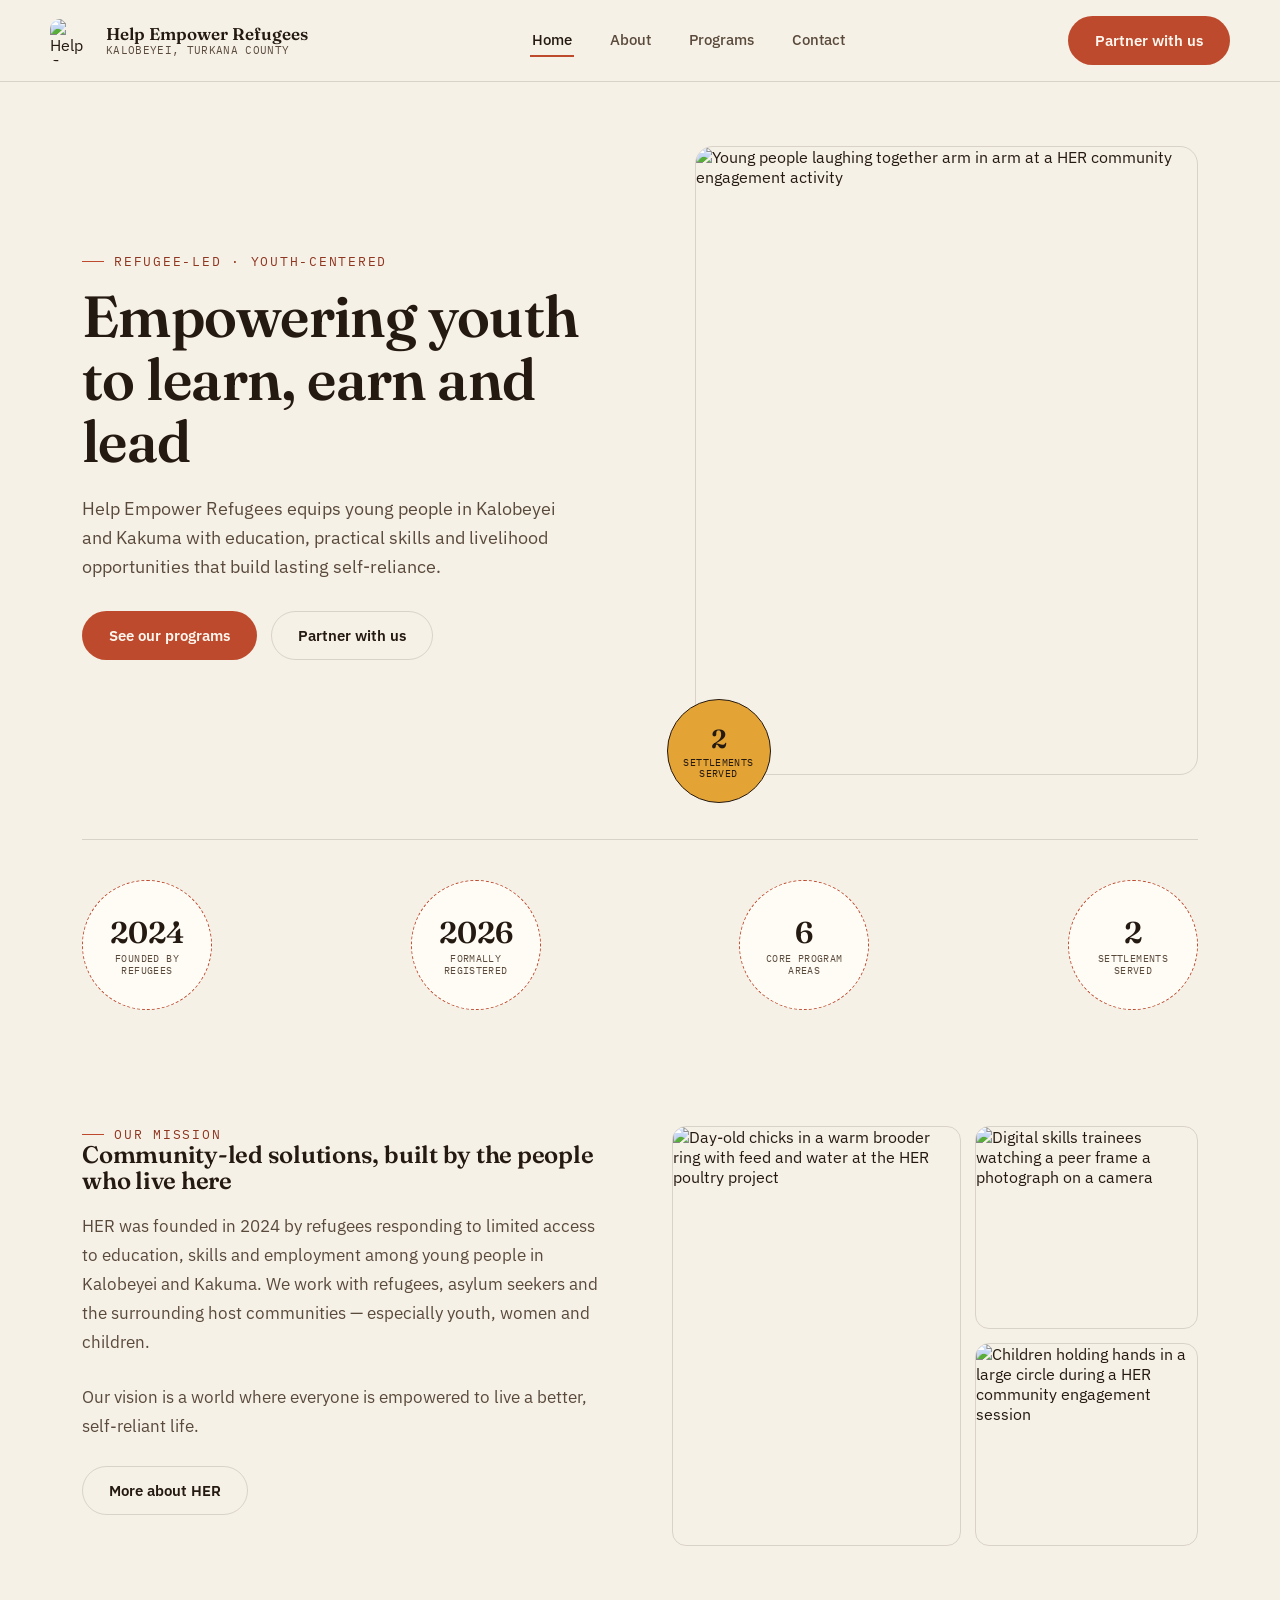
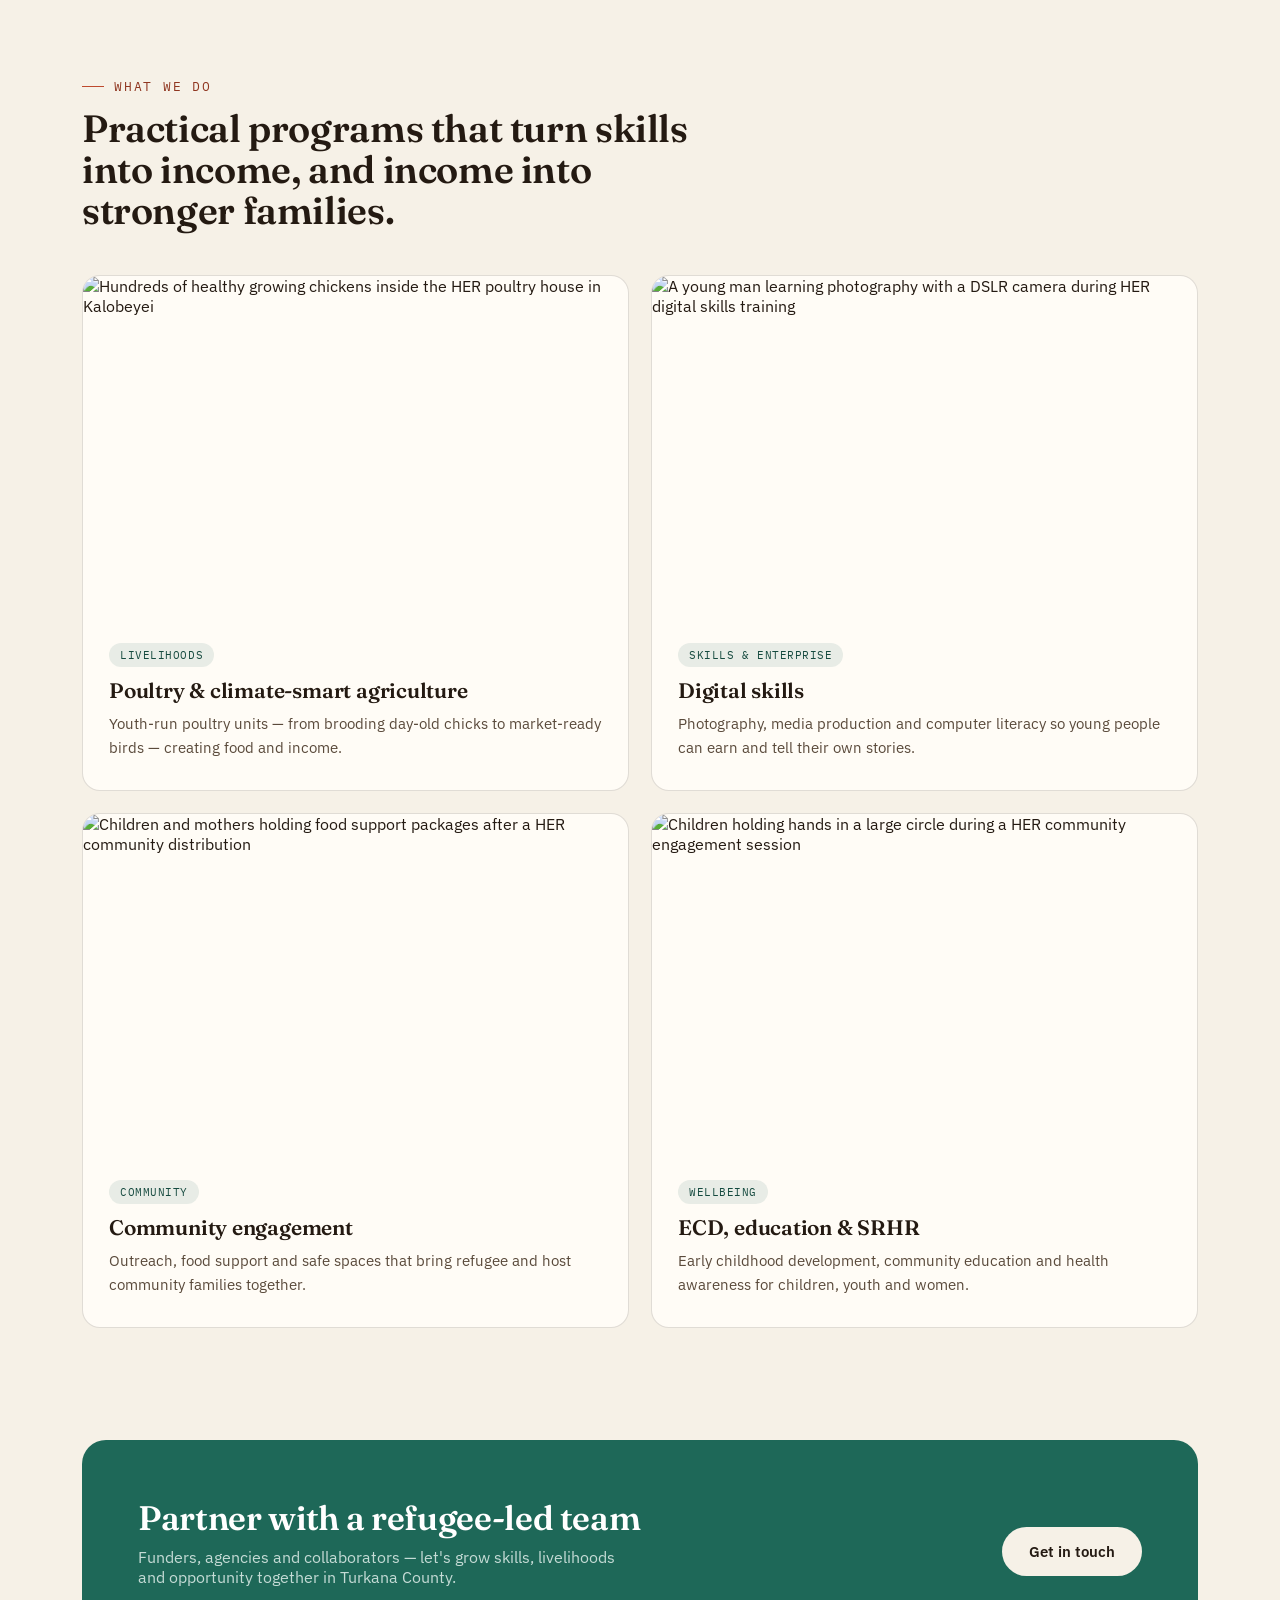
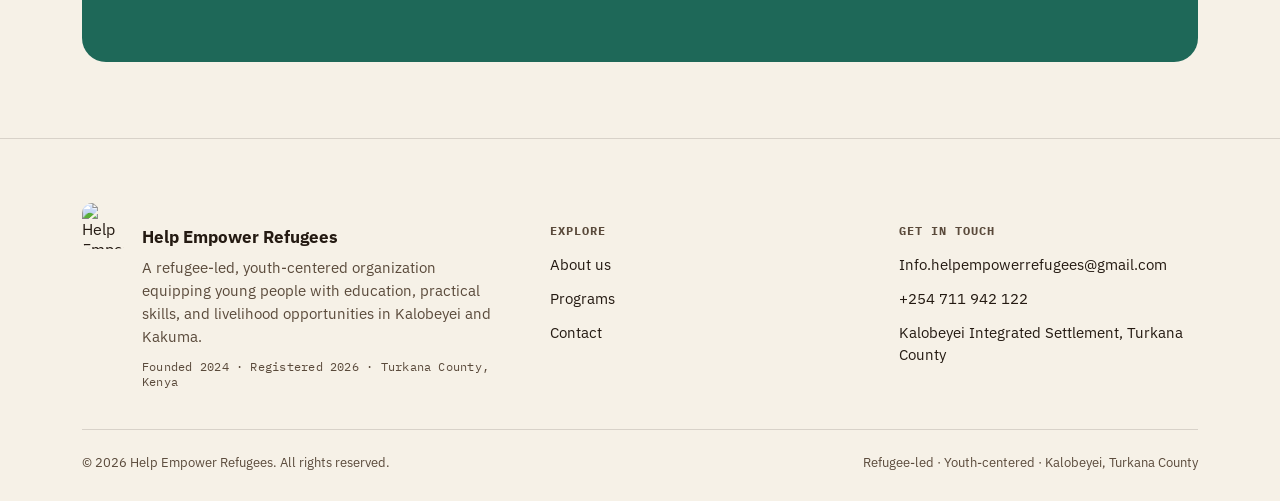
==== index.html @ 349f98b7 "Add files via upload Uploaded the general website" ====
<!DOCTYPE html>
<html lang="en">
<head>
<meta charset="UTF-8">
<meta name="viewport" content="width=device-width, initial-scale=1.0">
<title>Help Empower Refugees | Youth-led change in Kalobeyei</title>
<link rel="preconnect" href="https://fonts.googleapis.com">
<link rel="preconnect" href="https://fonts.gstatic.com" crossorigin>
<link href="https://fonts.googleapis.com/css2?family=Fraunces:ital,opsz,wght@0,9..144,300;0,9..144,400;0,9..144,500;0,9..144,600;0,9..144,700;0,9..144,900;1,9..144,400;1,9..144,500&family=IBM+Plex+Sans:wght@400;500;600;700&family=IBM+Plex+Mono:wght@400;500&display=swap" rel="stylesheet">
<link rel="stylesheet" href="styles.css">
</head>
<body>

<header>
  <div class="wrap nav-row">
    <a href="#home" class="brand">
      <img src="https://poultry-digital-spark.lovable.app/__l5e/assets-v1/dc5ef71b-d2d5-4cbc-8aa8-ca47dde12ec0/her-logo.png" alt="Help Empower Refugees logo">
      <div class="brand-text">
        <div class="name">Help Empower Refugees</div>
        <div class="loc">KALOBEYEI, TURKANA COUNTY</div>
      </div>
    </a>
    <nav class="links" id="navLinks">
      <a href="#home" data-route="home">Home</a>
      <a href="#about" data-route="about">About</a>
      <a href="#programs" data-route="programs">Programs</a>
      <a href="#contact" data-route="contact">Contact</a>
    </nav>
    <div class="nav-actions">
      <a href="#contact" class="btn btn-clay">Partner with us</a>
      <button class="menu-toggle" id="menuToggle" aria-label="Toggle menu"><span></span></button>
    </div>
  </div>
</header>

<main class="wrap">

  <!-- HOME -->
  <div class="page" id="page-home">
    <section class="hero">
      <div class="hero-grid">
        <div>
          <div class="eyebrow">Refugee-led · Youth-centered</div>
          <h1>Empowering youth to learn, earn and lead</h1>
          <p class="lead">Help Empower Refugees equips young people in Kalobeyei and Kakuma with education, practical skills and livelihood opportunities that build lasting self-reliance.</p>
          <div class="hero-cta">
            <a href="#programs" class="btn btn-clay">See our programs</a>
            <a href="#contact" class="btn btn-outline">Partner with us</a>
          </div>
        </div>
        <div class="hero-media">
          <div class="frame">
            <img src="https://poultry-digital-spark.lovable.app/__l5e/assets-v1/f896dd45-021b-4815-945e-2478803a3571/WhatsApp_Image_2026-08-11_at_10.45.08.jpeg" alt="Young people laughing together arm in arm at a HER community engagement activity">
          </div>
          <div class="ring-badge"><span class="num">2</span><span class="lbl">Settlements served</span></div>
        </div>
      </div>

      <div class="stats-strip">
        <div class="ring-badge"><span class="num">2024</span><span class="lbl">Founded by refugees</span></div>
        <div class="ring-badge"><span class="num">2026</span><span class="lbl">Formally registered</span></div>
        <div class="ring-badge"><span class="num">6</span><span class="lbl">Core program areas</span></div>
        <div class="ring-badge"><span class="num">2</span><span class="lbl">Settlements served</span></div>
      </div>
    </section>

    <section class="block">
      <div class="mission-grid">
        <div class="mission-copy">
          <div class="eyebrow">Our mission</div>
          <h2>Community-led solutions, built by the people who live here</h2>
          <p>HER was founded in 2024 by refugees responding to limited access to education, skills and employment among young people in Kalobeyei and Kakuma. We work with refugees, asylum seekers and the surrounding host communities — especially youth, women and children.</p>
          <p>Our vision is a world where everyone is empowered to live a better, self-reliant life.</p>
          <a href="#about" class="btn btn-outline">More about HER</a>
        </div>
        <div class="mission-photos">
          <a href="#programs"><img src="https://poultry-digital-spark.lovable.app/__l5e/assets-v1/42d0b8c3-441b-44f6-a282-c8e63745b905/WhatsApp_Image_2026-08-11_at_10.46.33_1.jpeg" alt="Day-old chicks in a warm brooder ring with feed and water at the HER poultry project"></a>
          <a href="#programs"><img src="https://poultry-digital-spark.lovable.app/__l5e/assets-v1/b0521068-a0a1-414c-9a09-056a5ef116e2/WhatsApp_Image_2026-08-11_at_12.01.57.jpeg" alt="Digital skills trainees watching a peer frame a photograph on a camera"></a>
          <a href="#programs"><img src="https://poultry-digital-spark.lovable.app/__l5e/assets-v1/ef637fce-c36d-42db-9604-be0f201abd34/WhatsApp_Image_2026-08-11_at_10.45.30.jpeg" alt="Children holding hands in a large circle during a HER community engagement session"></a>
        </div>
      </div>
    </section>

    <section class="block tight">
      <div class="section-head">
        <div class="eyebrow">What we do</div>
        <h2>Practical programs that turn skills into income, and income into stronger families.</h2>
      </div>
      <div class="cards-grid">
        <div class="prog-card">
          <div class="ph"><img src="https://poultry-digital-spark.lovable.app/__l5e/assets-v1/36de327d-2c66-45ed-b121-912d1e8f2928/WhatsApp_Image_2026-08-11_at_10.46.34_1.jpeg" alt="Hundreds of healthy growing chickens inside the HER poultry house in Kalobeyei"></div>
          <div class="body">
            <span class="tagchip">Livelihoods</span>
            <h3>Poultry &amp; climate-smart agriculture</h3>
            <p>Youth-run poultry units — from brooding day-old chicks to market-ready birds — creating food and income.</p>
          </div>
        </div>
        <div class="prog-card">
          <div class="ph"><img src="https://poultry-digital-spark.lovable.app/__l5e/assets-v1/1e393ebc-1af9-4ba7-975c-7a0c35093c5e/WhatsApp_Image_2026-08-11_at_12.01.57_1.jpeg" alt="A young man learning photography with a DSLR camera during HER digital skills training"></div>
          <div class="body">
            <span class="tagchip">Skills &amp; enterprise</span>
            <h3>Digital skills</h3>
            <p>Photography, media production and computer literacy so young people can earn and tell their own stories.</p>
          </div>
        </div>
        <div class="prog-card">
          <div class="ph"><img src="https://poultry-digital-spark.lovable.app/__l5e/assets-v1/b86b31c7-79e4-4581-a7ae-3fde11223134/WhatsApp_Image_2026-08-11_at_10.46.08.jpeg" alt="Children and mothers holding food support packages after a HER community distribution"></div>
          <div class="body">
            <span class="tagchip">Community</span>
            <h3>Community engagement</h3>
            <p>Outreach, food support and safe spaces that bring refugee and host community families together.</p>
          </div>
        </div>
        <div class="prog-card">
          <div class="ph"><img src="https://poultry-digital-spark.lovable.app/__l5e/assets-v1/ef637fce-c36d-42db-9604-be0f201abd34/WhatsApp_Image_2026-08-11_at_10.45.30.jpeg" alt="Children holding hands in a large circle during a HER community engagement session"></div>
          <div class="body">
            <span class="tagchip">Wellbeing</span>
            <h3>ECD, education &amp; SRHR</h3>
            <p>Early childhood development, community education and health awareness for children, youth and women.</p>
          </div>
        </div>
      </div>
    </section>

    <section class="block tight">
      <div class="cta-band">
        <div>
          <h2>Partner with a refugee-led team</h2>
          <p>Funders, agencies and collaborators — let's grow skills, livelihoods and opportunity together in Turkana County.</p>
        </div>
        <a href="#contact" class="btn btn-light">Get in touch</a>
      </div>
    </section>
  </div>

  <!-- ABOUT -->
  <div class="page" id="page-about">
    <section class="page-hero">
      <div class="eyebrow">About us</div>
      <h1>A refugee-led organization building self-reliance in Kalobeyei</h1>
      <p class="lead">Help Empower Refugees (HER) was founded in 2024 by refugees and formally registered in 2026 in Turkana County, Kenya. We equip young people with education, practical skills and livelihood opportunities to build self-reliance, strengthen their families and drive positive change in their communities.</p>
    </section>

    <div class="full-photo">
      <img src="https://poultry-digital-spark.lovable.app/__l5e/assets-v1/b86b31c7-79e4-4581-a7ae-3fde11223134/WhatsApp_Image_2026-08-11_at_10.46.08.jpeg" alt="Children and mothers holding food support packages after a HER community distribution">
    </div>

    <section class="block tight" style="padding-top:0;">
      <div class="vm-grid">
        <div class="vm-card">
          <div class="eyebrow">Our vision</div>
          <p>A world where everyone is empowered to live a better, self-reliant life.</p>
        </div>
        <div class="vm-card">
          <div class="eyebrow">Our mission</div>
          <p>To empower women, youth and families through education, skills development, entrepreneurship and sustainable livelihood opportunities that foster self-reliance and resilient communities.</p>
        </div>
      </div>

      <div class="section-head" style="margin-bottom:0;">
        <div class="eyebrow">What guides us</div>
      </div>
      <div class="values-grid">
        <div class="value-card">
          <div class="value-mark">R</div>
          <h3>Refugee-led</h3>
          <p>Decisions are made by people who live the realities we work on.</p>
        </div>
        <div class="value-card">
          <div class="value-mark">Y</div>
          <h3>Youth-centered</h3>
          <p>Young people lead the programs, the farms and the cameras.</p>
        </div>
        <div class="value-card">
          <div class="value-mark">P</div>
          <h3>Practical</h3>
          <p>Skills that pay: poultry, agriculture, media and enterprise.</p>
        </div>
        <div class="value-card">
          <div class="value-mark">I</div>
          <h3>Inclusive</h3>
          <p>Refugees, asylum seekers and host communities, together.</p>
        </div>
      </div>

      <div class="where-block">
        <div class="full-photo" style="margin:0;">
          <img src="https://poultry-digital-spark.lovable.app/__l5e/assets-v1/f896dd45-021b-4815-945e-2478803a3571/WhatsApp_Image_2026-08-11_at_10.45.08.jpeg" alt="Young people laughing together arm in arm at a HER community engagement activity" style="height:340px;">
        </div>
        <div>
          <div class="eyebrow">Where we work</div>
          <h2 style="font-size:26px;margin:14px 0 0;">Kalobeyei &amp; Kakuma, Turkana County</h2>
          <p>HER primarily serves refugees and asylum seekers in the Kalobeyei Integrated Settlement and Kakuma Refugee Camp, with selected programs also engaging surrounding host communities in Turkana County.</p>
          <div class="lead-line">Leadership: James Ladu Sabastiano, Founder and Director.</div>
        </div>
      </div>
    </section>
  </div>

  <!-- PROGRAMS -->
  <div class="page" id="page-programs">
    <section class="page-hero">
      <div class="eyebrow">Programs</div>
      <h1>Skills that build income, confidence and community</h1>
      <p class="lead">Every HER program is designed with the community it serves — practical, locally run and focused on lasting self-reliance.</p>
    </section>

    <div class="program-row">
      <div class="p-text">
        <span class="tagchip">Livelihoods</span>
        <h2>Poultry farming &amp; climate-smart agriculture</h2>
        <p>Our poultry project is run by young people trained in every stage of production — brooding day-old chicks under a warm, well-managed brooder ring, feeding and vaccination routines, biosecurity, and record keeping through to market-ready birds.</p>
        <p>The flock provides protein and income for participating households, and the enterprise doubles as a hands-on training ground for the next cohort of youth farmers.</p>
      </div>
      <div class="p-media count-3">
        <a href="#"><img src="https://poultry-digital-spark.lovable.app/__l5e/assets-v1/42d0b8c3-441b-44f6-a282-c8e63745b905/WhatsApp_Image_2026-08-11_at_10.46.33_1.jpeg" alt="Day-old chicks in a warm brooder ring with feed and water at the HER poultry project"></a>
        <a href="#"><img src="https://poultry-digital-spark.lovable.app/__l5e/assets-v1/36de327d-2c66-45ed-b121-912d1e8f2928/WhatsApp_Image_2026-08-11_at_10.46.34_1.jpeg" alt="Hundreds of healthy growing chickens inside the HER poultry house in Kalobeyei"></a>
        <a href="#"><img src="https://poultry-digital-spark.lovable.app/__l5e/assets-v1/31a39715-c400-4cd9-af4b-a152be2f7e35/WhatsApp_Image_2026-08-11_at_10.46.33_2.jpeg" alt="Poultry house with feeders and drinkers managed by HER youth farmers"></a>
      </div>
    </div>

    <div class="program-row reverse">
      <div class="p-text">
        <span class="tagchip">Skills &amp; enterprise</span>
        <h2>Digital skills &amp; media training</h2>
        <p>Young people learn photography, videography, editing and computer literacy — practical digital skills they can turn into freelance work, documentation jobs and small media businesses.</p>
        <p>Trainees document HER's own programs and community events, so the story of Kalobeyei is told by the people who live it.</p>
      </div>
      <div class="p-media count-2">
        <a href="#"><img src="https://poultry-digital-spark.lovable.app/__l5e/assets-v1/1e393ebc-1af9-4ba7-975c-7a0c35093c5e/WhatsApp_Image_2026-08-11_at_12.01.57_1.jpeg" alt="A young man learning photography with a DSLR camera during HER digital skills training"></a>
        <a href="#"><img src="https://poultry-digital-spark.lovable.app/__l5e/assets-v1/b0521068-a0a1-414c-9a09-056a5ef116e2/WhatsApp_Image_2026-08-11_at_12.01.57.jpeg" alt="Digital skills trainees watching a peer frame a photograph on a camera"></a>
      </div>
    </div>

    <div class="program-row">
      <div class="p-text">
        <span class="tagchip">Community</span>
        <h2>Community engagement, education &amp; wellbeing</h2>
        <p>We run outreach and community engagement activities, food and essential support distributions, early childhood development, community education, SRHR awareness and climate awareness sessions.</p>
        <p>These activities create safe, joyful spaces for children and youth, and bring refugee and host community families together.</p>
      </div>
      <div class="p-media count-3">
        <a href="#"><img src="https://poultry-digital-spark.lovable.app/__l5e/assets-v1/ef637fce-c36d-42db-9604-be0f201abd34/WhatsApp_Image_2026-08-11_at_10.45.30.jpeg" alt="Children holding hands in a large circle during a HER community engagement session"></a>
        <a href="#"><img src="https://poultry-digital-spark.lovable.app/__l5e/assets-v1/b86b31c7-79e4-4581-a7ae-3fde11223134/WhatsApp_Image_2026-08-11_at_10.46.08.jpeg" alt="Children and mothers holding food support packages after a HER community distribution"></a>
        <a href="#"><img src="https://poultry-digital-spark.lovable.app/__l5e/assets-v1/f896dd45-021b-4815-945e-2478803a3571/WhatsApp_Image_2026-08-11_at_10.45.08.jpeg" alt="Young people laughing together arm in arm at a HER community engagement activity"></a>
      </div>
    </div>
  </div>

  <!-- CONTACT -->
  <div class="page" id="page-contact">
    <section class="page-hero">
      <div class="eyebrow">Contact</div>
      <h1>Let's work together</h1>
      <p class="lead">Whether you're a funder, partner organization, agency or volunteer, we'd love to hear from you.</p>
    </section>

    <section class="block tight" style="padding-top:0;">
      <div class="contact-grid">
        <div class="contact-cards">
          <a class="c-card" href="mailto:Info.helpempowerrefugees@gmail.com">
            <div class="c-icon">@</div>
            <div><div class="c-label">Email</div><div class="c-value">Info.helpempowerrefugees@gmail.com</div></div>
          </a>
          <a class="c-card" href="tel:+254711942122">
            <div class="c-icon">#</div>
            <div><div class="c-label">Phone</div><div class="c-value">+254 711 942 122</div></div>
          </a>
          <div class="c-card">
            <div class="c-icon">*</div>
            <div><div class="c-label">Location</div><div class="c-value">Kalobeyei Integrated Settlement, Turkana County, Kenya</div></div>
          </div>
          <div class="c-card">
            <div class="c-icon">J</div>
            <div><div class="c-label">Main contact</div><div class="c-value">James Ladu Sabastiano — Founder &amp; Director</div></div>
          </div>
        </div>
        <div class="contact-media">
          <img src="https://poultry-digital-spark.lovable.app/__l5e/assets-v1/b0521068-a0a1-414c-9a09-056a5ef116e2/WhatsApp_Image_2026-08-11_at_12.01.57.jpeg" alt="Digital skills trainees watching a peer frame a photograph on a camera">
        </div>
      </div>
    </section>
  </div>

</main>

<footer>
  <div class="wrap">
    <div class="foot-grid">
      <div class="foot-brand">
        <img src="https://poultry-digital-spark.lovable.app/__l5e/assets-v1/dc5ef71b-d2d5-4cbc-8aa8-ca47dde12ec0/her-logo.png" alt="Help Empower Refugees logo">
        <div>
          <h4>Help Empower Refugees</h4>
          <p>A refugee-led, youth-centered organization equipping young people with education, practical skills, and livelihood opportunities in Kalobeyei and Kakuma.</p>
          <div class="foot-meta">Founded 2024 · Registered 2026 · Turkana County, Kenya</div>
        </div>
      </div>
      <div class="foot-col">
        <h5>Explore</h5>
        <a href="#about">About us</a>
        <a href="#programs">Programs</a>
        <a href="#contact">Contact</a>
      </div>
      <div class="foot-col">
        <h5>Get in touch</h5>
        <a href="mailto:Info.helpempowerrefugees@gmail.com">Info.helpempowerrefugees@gmail.com</a>
        <a href="tel:+254711942122">+254 711 942 122</a>
        <div>Kalobeyei Integrated Settlement, Turkana County</div>
      </div>
    </div>
    <div class="foot-bottom">
      <span>© 2026 Help Empower Refugees. All rights reserved.</span>
      <span>Refugee-led · Youth-centered · Kalobeyei, Turkana County</span>
    </div>
  </div>
</footer>

<script src="script.js"></script>

</body>
</html>
---- styles.css ----
:root{
    --ink:#241A12;
    --ink-soft:#5A4A3B;
    --bone:#F6F1E7;
    --card:#FFFCF6;
    --clay:#BE4A2E;
    --clay-deep:#8F3620;
    --gold:#E4A335;
    --teal:#1E6858;
    --teal-deep:#154A3F;
    --line:rgba(36,26,18,0.14);
    --line-soft:rgba(36,26,18,0.08);
    --radius:18px;
  }
  *{box-sizing:border-box;}
  html{scroll-behavior:smooth;}
  body{
    margin:0;
    background:var(--bone);
    color:var(--ink);
    font-family:'IBM Plex Sans', sans-serif;
    -webkit-font-smoothing:antialiased;
  }
  img{max-width:100%;display:block;}
  a{color:inherit;text-decoration:none;}
  h1,h2,h3{
    font-family:'Fraunces', serif;
    font-weight:600;
    line-height:1.08;
    margin:0;
    letter-spacing:-0.01em;
  }
  .eyebrow{
    font-family:'IBM Plex Mono', monospace;
    font-size:12.5px;
    letter-spacing:0.14em;
    text-transform:uppercase;
    color:var(--clay-deep);
    display:flex;
    align-items:center;
    gap:10px;
  }
  .eyebrow::before{
    content:"";
    width:22px;
    height:1px;
    background:var(--clay);
    display:inline-block;
  }
  .wrap{max-width:1180px;margin:0 auto;padding:0 32px;}
  .btn{
    display:inline-flex;
    align-items:center;
    gap:8px;
    padding:14px 26px;
    border-radius:999px;
    font-weight:600;
    font-size:15px;
    border:1.5px solid transparent;
    cursor:pointer;
    transition:transform .15s ease, background .2s ease, color .2s ease, border-color .2s ease;
  }
  .btn:hover{transform:translateY(-2px);}
  .btn-clay{background:var(--clay);color:#FFF7EE;}
  .btn-clay:hover{background:var(--clay-deep);}
  .btn-outline{background:transparent;color:var(--ink);border-color:var(--line);}
  .btn-outline:hover{border-color:var(--ink);}
  .btn-light{background:var(--bone);color:var(--ink);}
  .btn-light:hover{background:#fff;}

  /* ---- nav ---- */
  header{
    position:sticky;top:0;z-index:60;
    background:rgba(246,241,231,0.92);
    backdrop-filter:blur(10px);
    border-bottom:1px solid var(--line);
  }
  .nav-row{
    display:flex;align-items:center;justify-content:space-between;
    padding:16px 0;
  }
  .brand{display:flex;align-items:center;gap:12px;}
  .brand img{width:44px;height:44px;object-fit:contain;border-radius:10px;}
  .brand-text .name{font-family:'Fraunces',serif;font-weight:600;font-size:17px;line-height:1.15;}
  .brand-text .loc{font-family:'IBM Plex Mono',monospace;font-size:11px;color:var(--ink-soft);letter-spacing:.03em;}
  nav.links{display:flex;align-items:center;gap:34px;}
  nav.links a{
    font-size:14.5px;font-weight:500;color:var(--ink-soft);
    padding:6px 2px;border-bottom:2px solid transparent;
    transition:color .15s, border-color .15s;
  }
  nav.links a:hover{color:var(--ink);}
  nav.links a.active{color:var(--ink);border-color:var(--clay);}
  .nav-actions{display:flex;align-items:center;gap:18px;}
  .menu-toggle{display:none;background:none;border:1.5px solid var(--line);border-radius:10px;padding:9px 11px;cursor:pointer;}
  .menu-toggle span,.menu-toggle span::before,.menu-toggle span::after{
    content:"";display:block;width:18px;height:2px;background:var(--ink);position:relative;
  }
  .menu-toggle span::before{position:absolute;top:-6px;}
  .menu-toggle span::after{position:absolute;top:6px;}

  /* ---- ring motif ---- */
  .ring-badge{
    position:relative;
    width:104px;height:104px;
    border-radius:50%;
    border:1.5px dashed var(--clay);
    display:flex;flex-direction:column;align-items:center;justify-content:center;
    flex-shrink:0;background:var(--card);
  }
  .ring-badge .num{font-family:'Fraunces',serif;font-weight:600;font-size:26px;color:var(--ink);}
  .ring-badge .lbl{font-family:'IBM Plex Mono',monospace;font-size:9.5px;text-transform:uppercase;letter-spacing:.04em;color:var(--ink-soft);text-align:center;width:78px;line-height:1.25;margin-top:2px;}

  /* ---- pages ---- */
  .page{display:none;}
  .page.active{display:block;animation:fade .5s ease;}
  @keyframes fade{from{opacity:0;transform:translateY(6px);}to{opacity:1;transform:translateY(0);}}

  /* ---- hero ---- */
  .hero{padding:64px 0 40px;}
  .hero-grid{display:grid;grid-template-columns:1.05fr 0.95fr;gap:56px;align-items:center;}
  .hero h1{font-size:clamp(34px,4.6vw,58px);margin:16px 0 22px;}
  .hero p.lead{font-size:18px;line-height:1.6;color:var(--ink-soft);max-width:46ch;margin-bottom:30px;}
  .hero-cta{display:flex;gap:14px;flex-wrap:wrap;margin-bottom:8px;}
  .hero-media{position:relative;}
  .hero-media .frame{
    border-radius:var(--radius);overflow:hidden;border:1px solid var(--line);
    aspect-ratio:4/5;
  }
  .hero-media img{width:100%;height:100%;object-fit:cover;}
  .hero-media .ring-badge{position:absolute;bottom:-28px;left:-28px;background:var(--gold);border-style:solid;border-color:var(--ink);}
  .hero-media .ring-badge .num,.hero-media .ring-badge .lbl{color:var(--ink);}

  .stats-strip{
    display:flex;justify-content:space-between;gap:18px;
    margin-top:64px;padding-top:40px;border-top:1px solid var(--line);
    flex-wrap:wrap;
  }
  .stats-strip .ring-badge{width:130px;height:130px;}
  .stats-strip .ring-badge .num{font-size:30px;}

  /* ---- section shells ---- */
  section.block{padding:76px 0;}
  section.block.tight{padding:56px 0;}
  .section-head{max-width:640px;margin-bottom:44px;}
  .section-head h2{font-size:clamp(26px,3vw,38px);margin-top:14px;}
  .section-head p{color:var(--ink-soft);font-size:16.5px;line-height:1.6;margin-top:14px;}

  .mission-grid{display:grid;grid-template-columns:1fr 1fr;gap:64px;align-items:start;}
  .mission-copy p{font-size:17px;line-height:1.7;color:var(--ink-soft);margin:18px 0 26px;}
  .mission-photos{display:grid;grid-template-columns:1.3fr 1fr;grid-template-rows:1fr 1fr;gap:14px;height:420px;}
  .mission-photos img{width:100%;height:100%;object-fit:cover;border-radius:14px;border:1px solid var(--line);}
  .mission-photos a:first-child{grid-row:1/3;}

  .cards-grid{display:grid;grid-template-columns:repeat(2,1fr);gap:22px;}
  .prog-card{
    background:var(--card);border:1px solid var(--line);border-radius:var(--radius);
    overflow:hidden;transition:transform .2s ease, box-shadow .2s ease;
  }
  .prog-card:hover{transform:translateY(-4px);box-shadow:0 18px 34px rgba(36,26,18,0.09);}
  .prog-card .ph{aspect-ratio:16/10;overflow:hidden;}
  .prog-card .ph img{width:100%;height:100%;object-fit:cover;}
  .prog-card .body{padding:26px 26px 30px;}
  .prog-card h3{font-size:21px;margin-bottom:10px;}
  .prog-card p{color:var(--ink-soft);font-size:15px;line-height:1.6;margin:0;}
  .tagchip{
    display:inline-block;font-family:'IBM Plex Mono',monospace;font-size:11px;
    letter-spacing:.05em;text-transform:uppercase;color:var(--teal-deep);
    background:rgba(30,104,88,0.1);padding:5px 11px;border-radius:999px;margin-bottom:12px;
  }

  .cta-band{
    background:var(--teal);color:#F3FBF8;border-radius:24px;
    padding:60px 56px;display:flex;align-items:center;justify-content:space-between;gap:40px;flex-wrap:wrap;
  }
  .cta-band h2{color:#fff;font-size:clamp(24px,2.8vw,34px);max-width:520px;}
  .cta-band p{color:rgba(243,251,248,0.78);margin-top:10px;font-size:15.5px;max-width:480px;}

  /* ---- footer ---- */
  footer{border-top:1px solid var(--line);padding:64px 0 30px;margin-top:20px;}
  .foot-grid{display:grid;grid-template-columns:1.4fr 1fr 1fr;gap:50px;padding-bottom:40px;}
  .foot-brand{display:flex;gap:14px;align-items:flex-start;}
  .foot-brand img{width:46px;height:46px;object-fit:contain;border-radius:10px;}
  .foot-brand h4{font-size:17px;margin-bottom:8px;}
  .foot-brand p{color:var(--ink-soft);font-size:14.5px;line-height:1.6;margin:0 0 10px;}
  .foot-meta{font-family:'IBM Plex Mono',monospace;font-size:11.5px;color:var(--ink-soft);letter-spacing:.02em;}
  .foot-col h5{font-family:'IBM Plex Mono',monospace;font-size:12px;text-transform:uppercase;letter-spacing:.08em;color:var(--ink-soft);margin-bottom:16px;}
  .foot-col a,.foot-col div{display:block;font-size:14.5px;color:var(--ink);margin-bottom:12px;line-height:1.5;}
  .foot-col a:hover{color:var(--clay);}
  .foot-bottom{border-top:1px solid var(--line);padding-top:24px;font-size:13px;color:var(--ink-soft);display:flex;justify-content:space-between;flex-wrap:wrap;gap:10px;}

  /* ---- inner pages ---- */
  .page-hero{padding:56px 0 20px;}
  .page-hero h1{font-size:clamp(30px,4vw,46px);margin-top:16px;max-width:16ch;}
  .page-hero p.lead{font-size:17.5px;color:var(--ink-soft);max-width:56ch;margin-top:18px;line-height:1.6;}

  .full-photo{border-radius:var(--radius);overflow:hidden;border:1px solid var(--line);margin:44px 0;}
  .full-photo img{width:100%;height:420px;object-fit:cover;}

  .vm-grid{display:grid;grid-template-columns:1fr 1fr;gap:40px;margin-bottom:56px;}
  .vm-card{background:var(--card);border:1px solid var(--line);border-radius:var(--radius);padding:36px;}
  .vm-card .eyebrow{margin-bottom:16px;}
  .vm-card p{font-family:'Fraunces',serif;font-size:22px;line-height:1.45;font-weight:400;color:var(--ink);}

  .values-grid{display:grid;grid-template-columns:repeat(4,1fr);gap:20px;margin:56px 0;}
  .value-card{border:1px solid var(--line);border-radius:16px;padding:26px 22px;background:var(--card);}
  .value-mark{
    width:38px;height:38px;border-radius:50%;border:1.5px solid var(--clay);
    display:flex;align-items:center;justify-content:center;
    font-family:'Fraunces',serif;font-weight:600;color:var(--clay-deep);margin-bottom:16px;font-size:15px;
  }
  .value-card h3{font-size:17px;margin-bottom:8px;}
  .value-card p{font-size:14px;color:var(--ink-soft);line-height:1.55;margin:0;}

  .where-block{display:grid;grid-template-columns:1fr 1fr;gap:56px;align-items:center;margin:60px 0 20px;}
  .where-block p{font-size:16.5px;line-height:1.7;color:var(--ink-soft);}
  .lead-line{
    margin-top:22px;font-family:'IBM Plex Mono',monospace;font-size:13px;
    color:var(--ink);border-left:2px solid var(--clay);padding-left:14px;
  }

  .program-row{display:grid;grid-template-columns:1fr 1fr;gap:60px;align-items:center;padding:64px 0;border-top:1px solid var(--line);}
  .program-row:first-of-type{border-top:none;}
  .program-row.reverse .p-text{order:2;}
  .program-row.reverse .p-media{order:1;}
  .p-text h2{font-size:clamp(24px,3vw,34px);margin:14px 0 18px;}
  .p-text p{font-size:16px;line-height:1.7;color:var(--ink-soft);margin:0 0 14px;}
  .p-media{display:grid;gap:12px;}
  .p-media.count-3{grid-template-columns:1fr 1fr;grid-template-rows:1fr 1fr;}
  .p-media.count-3 a:first-child{grid-row:1/3;}
  .p-media.count-2{grid-template-columns:1fr 1fr;}
  .p-media img{width:100%;height:100%;object-fit:cover;border-radius:14px;border:1px solid var(--line);}
  .p-media.count-3{height:340px;}
  .p-media.count-2{height:230px;}

  .contact-grid{display:grid;grid-template-columns:1fr 1fr;gap:60px;align-items:flex-start;margin-top:40px;}
  .contact-cards{display:grid;gap:16px;}
  .c-card{
    display:flex;align-items:center;gap:16px;background:var(--card);
    border:1px solid var(--line);border-radius:16px;padding:22px 24px;
  }
  .c-card:hover{border-color:var(--clay);}
  .c-icon{
    width:46px;height:46px;border-radius:50%;background:var(--bone);
    display:flex;align-items:center;justify-content:center;flex-shrink:0;
    font-family:'Fraunces',serif;font-weight:600;color:var(--clay-deep);font-size:17px;
    border:1px solid var(--line);
  }
  .c-card .c-label{font-family:'IBM Plex Mono',monospace;font-size:11px;text-transform:uppercase;letter-spacing:.06em;color:var(--ink-soft);margin-bottom:4px;}
  .c-card .c-value{font-size:16px;font-weight:500;}
  .contact-media{border-radius:var(--radius);overflow:hidden;border:1px solid var(--line);}
  .contact-media img{width:100%;height:100%;object-fit:cover;min-height:420px;}

  @media (max-width:920px){
    nav.links{position:fixed;top:78px;left:0;right:0;background:var(--bone);
      flex-direction:column;align-items:flex-start;gap:0;padding:8px 32px 20px;
      border-bottom:1px solid var(--line);display:none;}
    nav.links.open{display:flex;}
    nav.links a{width:100%;padding:12px 0;border-bottom:1px solid var(--line-soft);}
    .menu-toggle{display:block;}
    .nav-actions .btn-clay{display:none;}
    .hero-grid{grid-template-columns:1fr;gap:40px;}
    .hero-media{order:-1;}
    .mission-grid{grid-template-columns:1fr;}
    .mission-photos{height:320px;margin-top:10px;}
    .cards-grid{grid-template-columns:1fr;}
    .vm-grid{grid-template-columns:1fr;}
    .values-grid{grid-template-columns:1fr 1fr;}
    .where-block{grid-template-columns:1fr;}
    .program-row,.program-row.reverse{grid-template-columns:1fr;}
    .program-row.reverse .p-text,.program-row.reverse .p-media{order:0;}
    .contact-grid{grid-template-columns:1fr;}
    .foot-grid{grid-template-columns:1fr;gap:34px;}
    .cta-band{padding:40px 28px;}
    .stats-strip{justify-content:flex-start;}
  }
  @media (max-width:560px){
    .wrap{padding:0 20px;}
    .values-grid{grid-template-columns:1fr;}
    .hero-cta{flex-direction:column;align-items:flex-start;}
  }
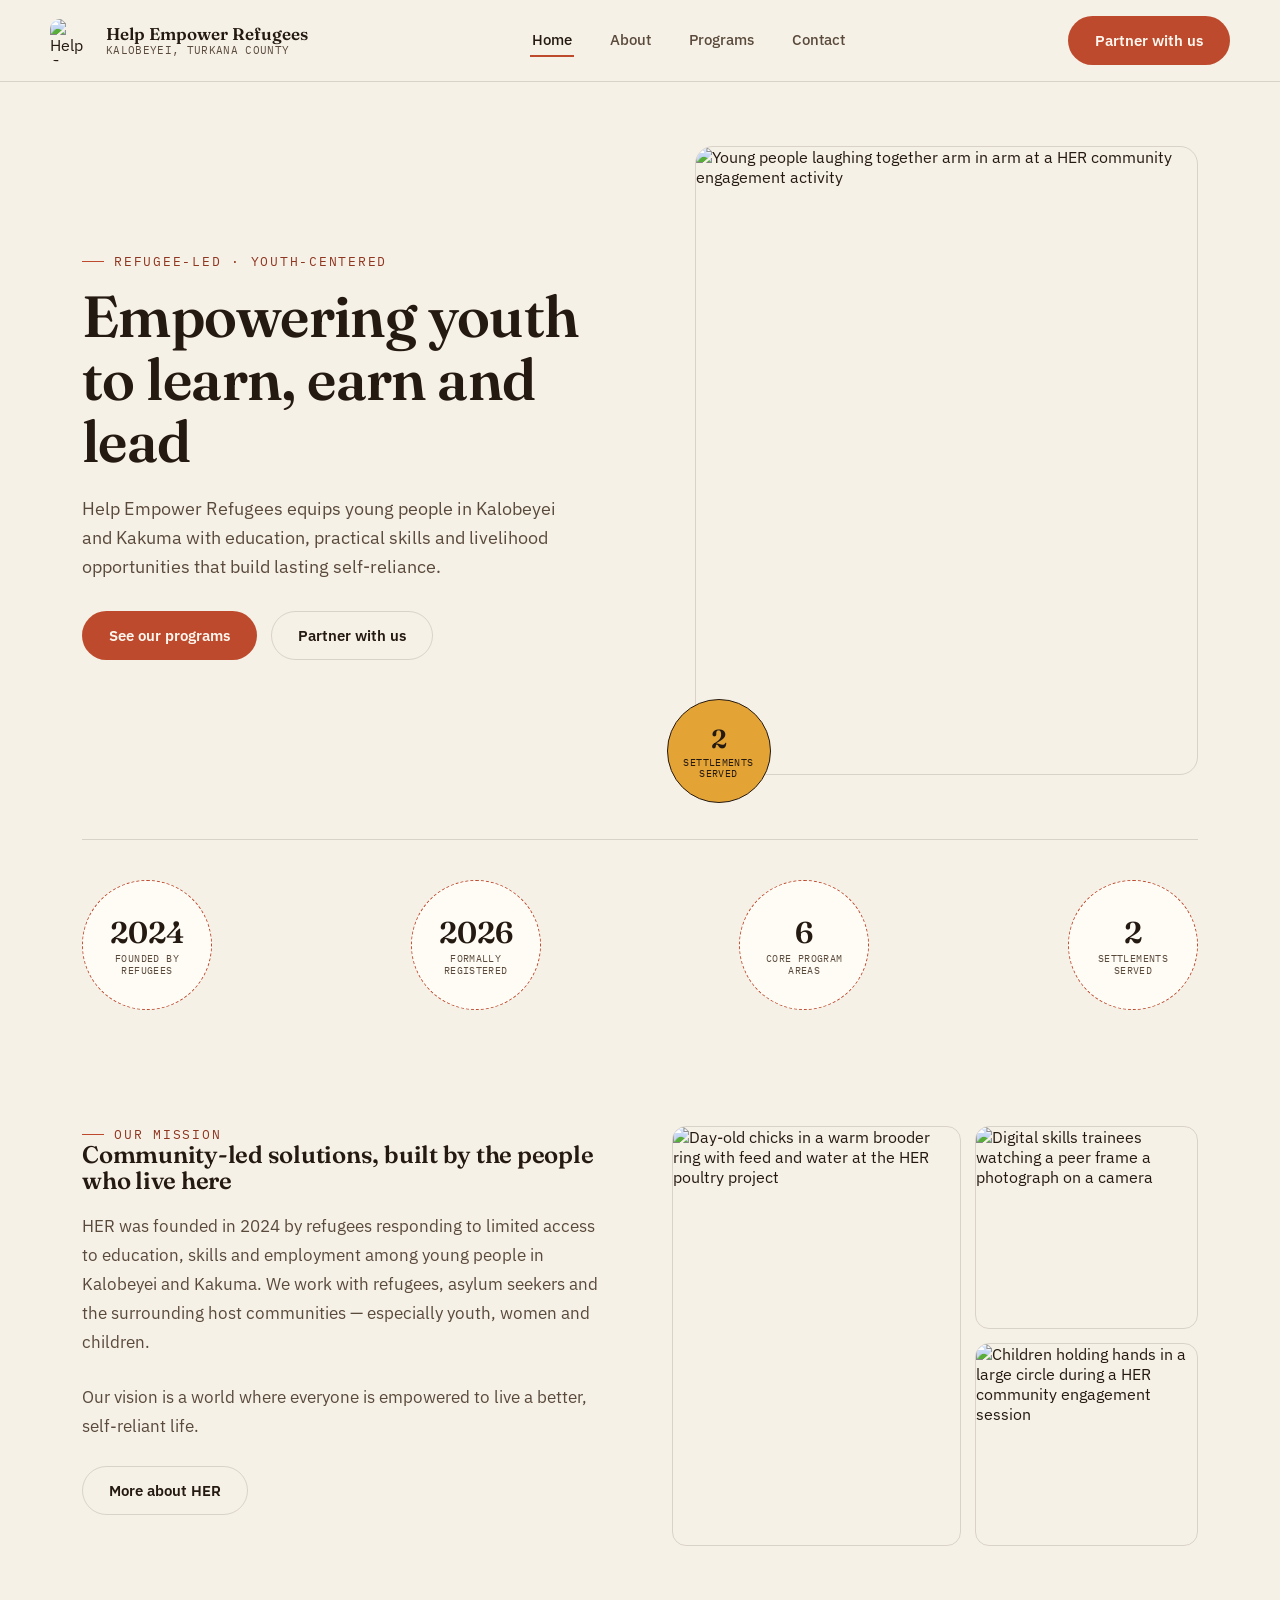
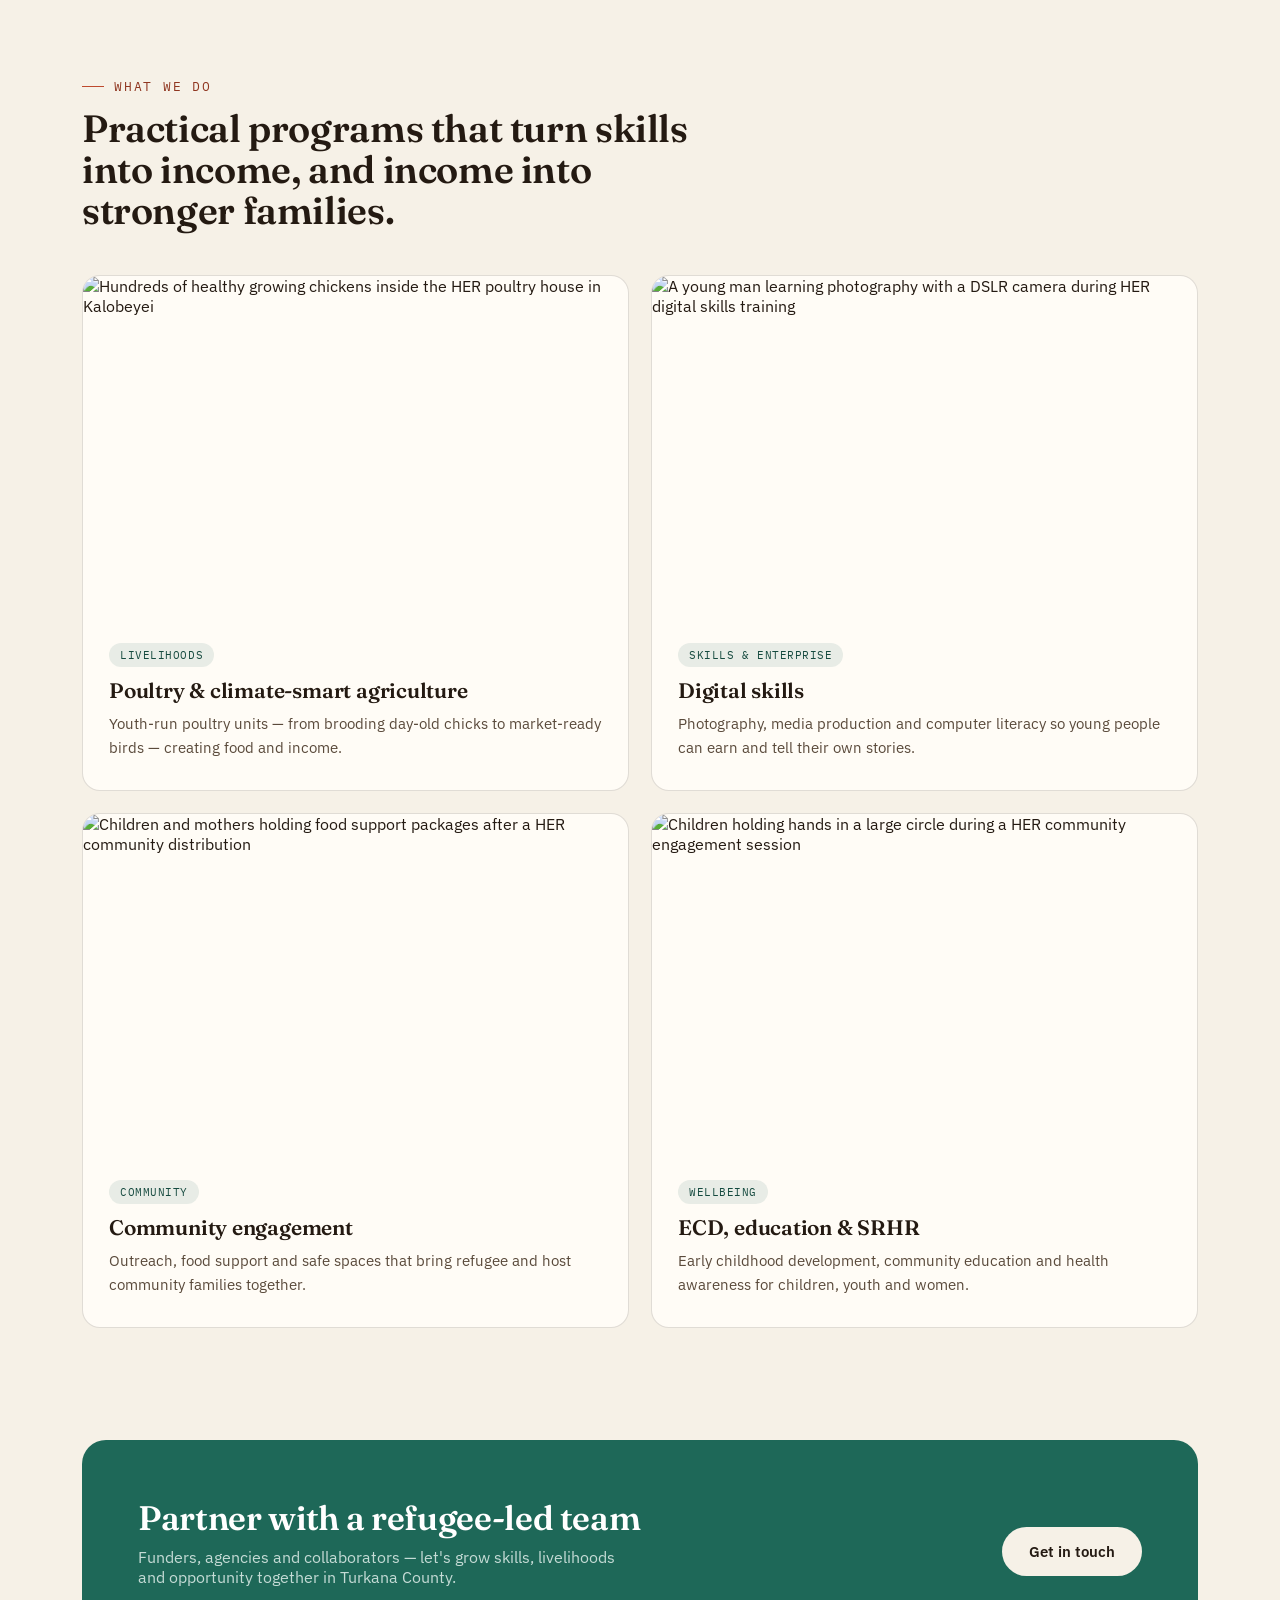
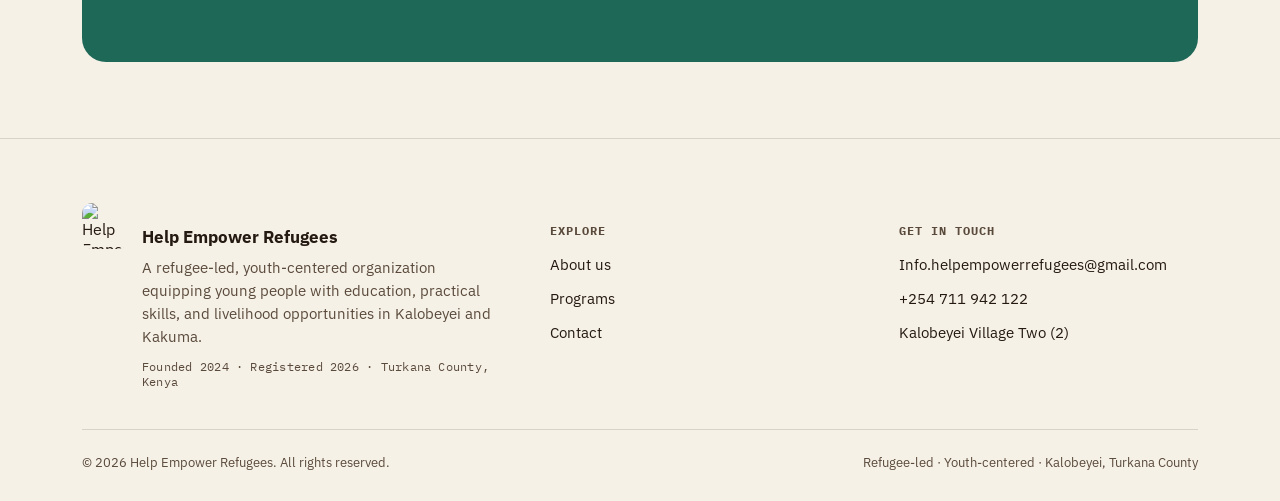
==== commit d5679670: "Update address in footer section of index.html" ====
--- a/index.html
+++ b/index.html
@@ -305,7 +305,7 @@
         <h5>Get in touch</h5>
         <a href="mailto:Info.helpempowerrefugees@gmail.com">Info.helpempowerrefugees@gmail.com</a>
         <a href="tel:+254711942122">+254 711 942 122</a>
-        <div>Kalobeyei Integrated Settlement, Turkana County</div>
+        <div>Kalobeyei Village Two (2)</div>
       </div>
     </div>
     <div class="foot-bottom">
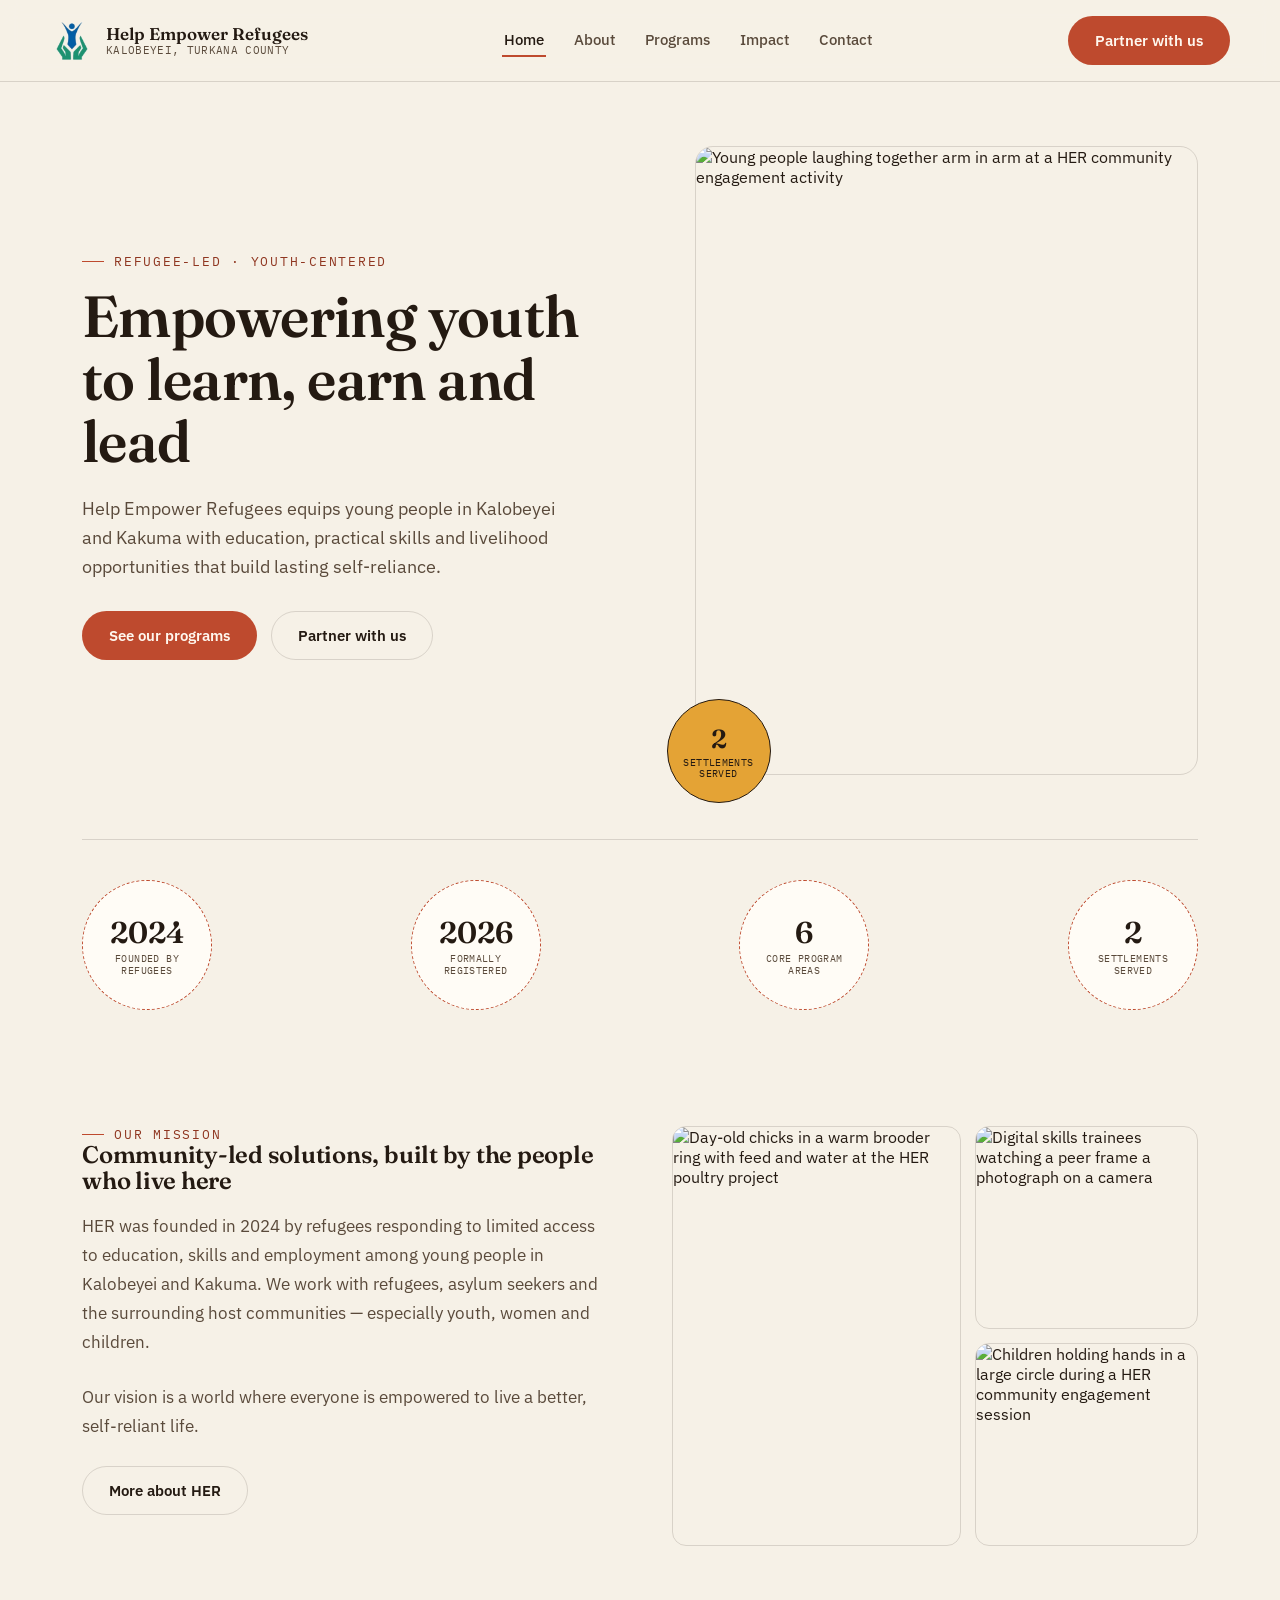
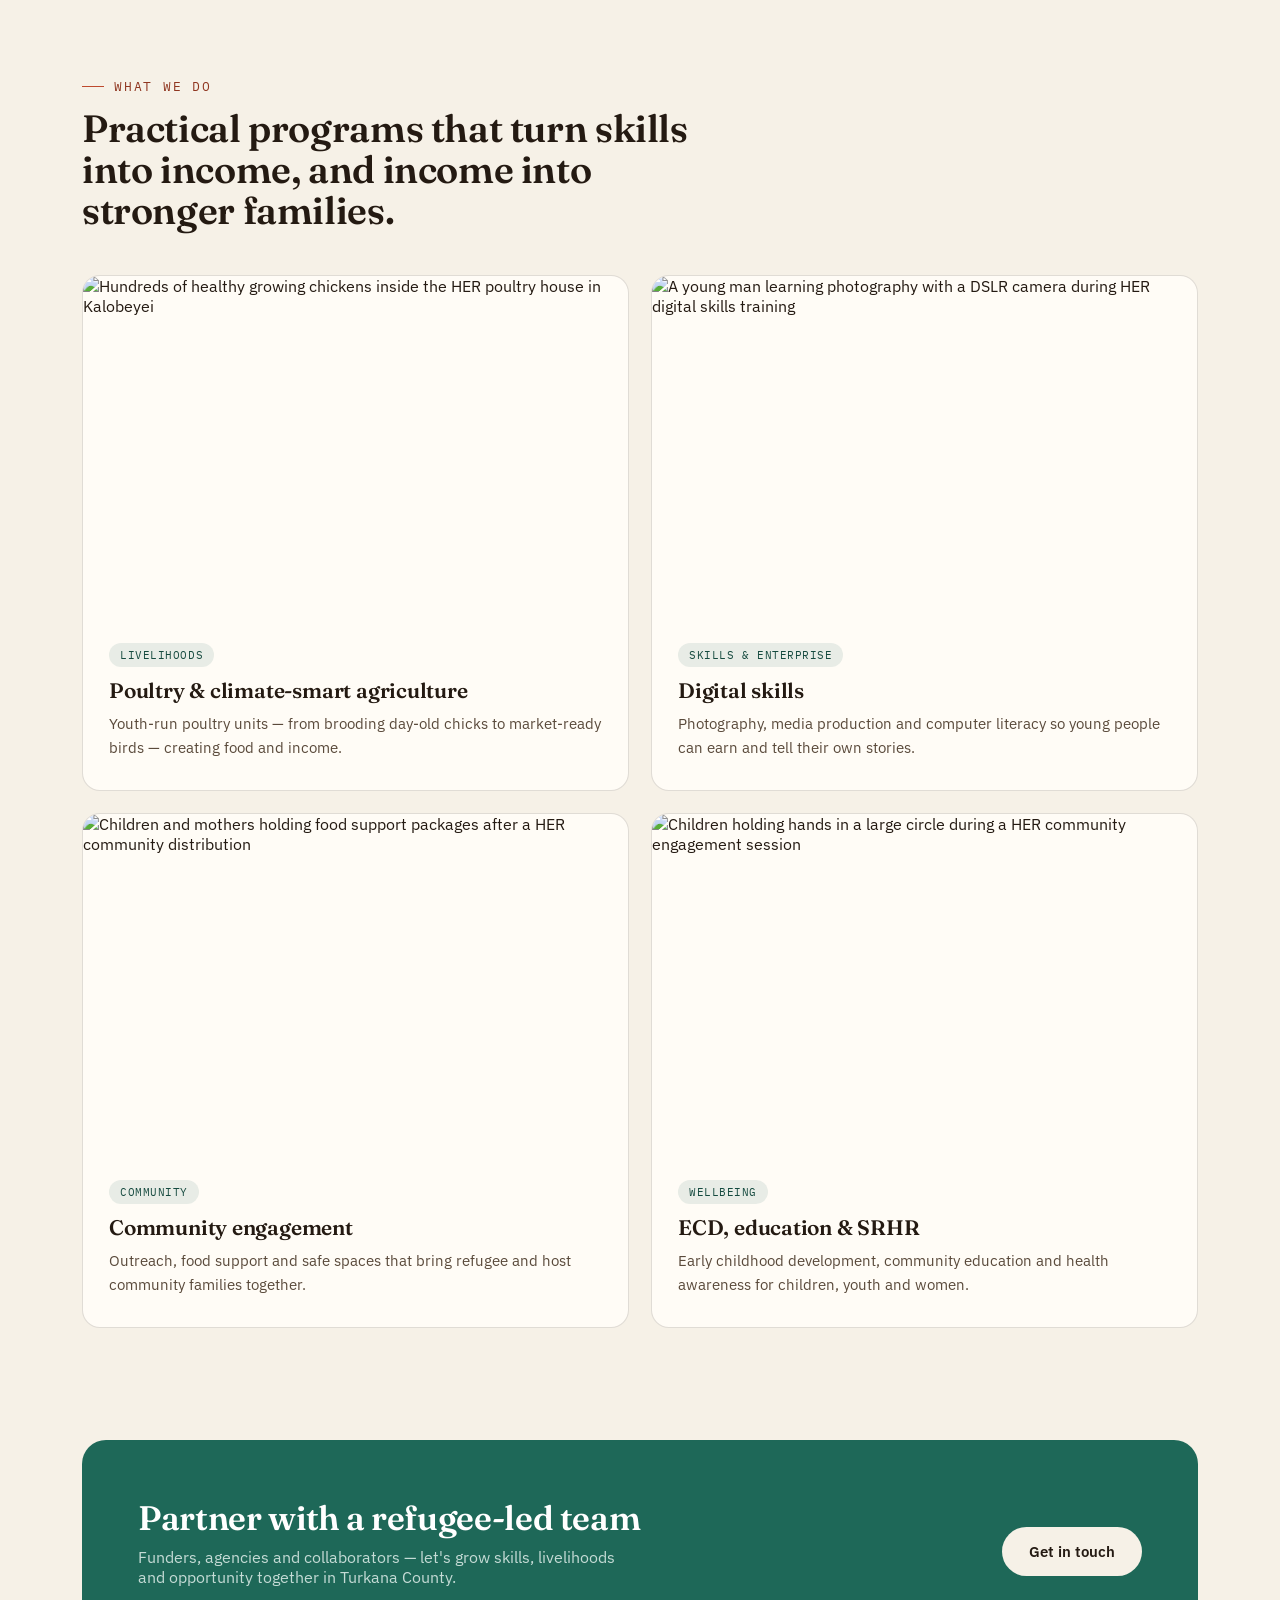
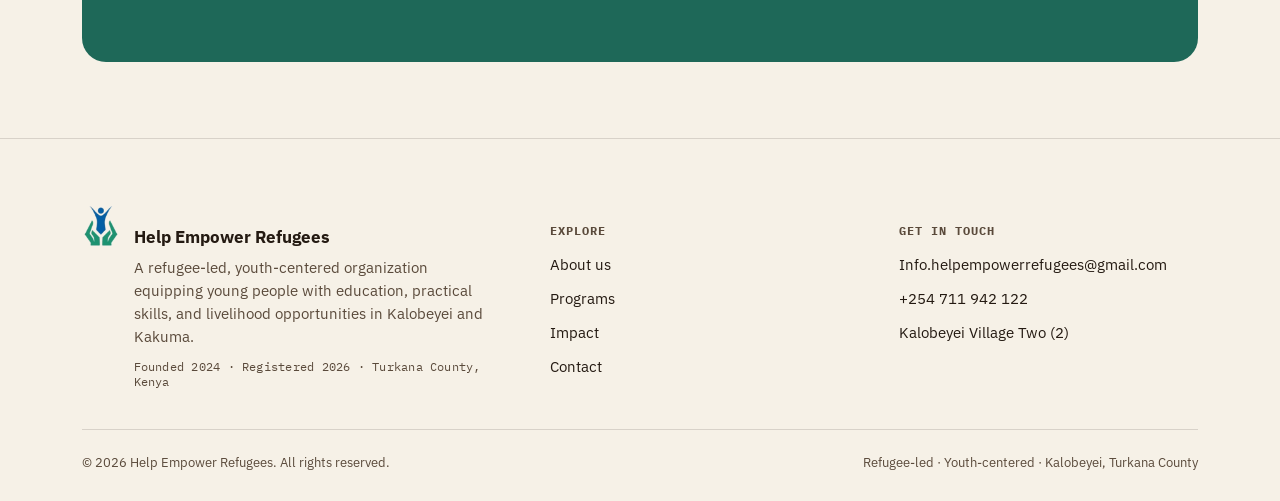
==== commit f513f153: "Split site into separate pages (Home, About, Programs, Impact, Contact); add local logo and favicon " ====
--- a/index.html
+++ b/index.html
@@ -4,6 +4,12 @@
 <meta charset="UTF-8">
 <meta name="viewport" content="width=device-width, initial-scale=1.0">
 <title>Help Empower Refugees | Youth-led change in Kalobeyei</title>
+<meta name="description" content="Help Empower Refugees (HER) equips young people in Kalobeyei and Kakuma with education, practical skills and livelihood opportunities.">
+<link rel="icon" href="assets/favicon.ico" sizes="any">
+<link rel="icon" type="image/png" sizes="32x32" href="assets/favicon-32x32.png">
+<link rel="icon" type="image/png" sizes="16x16" href="assets/favicon-16x16.png">
+<link rel="apple-touch-icon" href="assets/apple-touch-icon.png">
+<link rel="icon" type="image/png" sizes="192x192" href="assets/icon-192.png">
 <link rel="preconnect" href="https://fonts.googleapis.com">
 <link rel="preconnect" href="https://fonts.gstatic.com" crossorigin>
 <link href="https://fonts.googleapis.com/css2?family=Fraunces:ital,opsz,wght@0,9..144,300;0,9..144,400;0,9..144,500;0,9..144,600;0,9..144,700;0,9..144,900;1,9..144,400;1,9..144,500&family=IBM+Plex+Sans:wght@400;500;600;700&family=IBM+Plex+Mono:wght@400;500&display=swap" rel="stylesheet">
@@ -13,21 +19,22 @@
 
 <header>
   <div class="wrap nav-row">
-    <a href="#home" class="brand">
-      <img src="https://poultry-digital-spark.lovable.app/__l5e/assets-v1/dc5ef71b-d2d5-4cbc-8aa8-ca47dde12ec0/her-logo.png" alt="Help Empower Refugees logo">
+    <a href="index.html" class="brand">
+      <img src="assets/logo-icon.png" alt="Help Empower Refugees logo">
       <div class="brand-text">
         <div class="name">Help Empower Refugees</div>
         <div class="loc">KALOBEYEI, TURKANA COUNTY</div>
       </div>
     </a>
     <nav class="links" id="navLinks">
-      <a href="#home" data-route="home">Home</a>
-      <a href="#about" data-route="about">About</a>
-      <a href="#programs" data-route="programs">Programs</a>
-      <a href="#contact" data-route="contact">Contact</a>
+      <a href="index.html" data-route="home">Home</a>
+      <a href="about.html" data-route="about">About</a>
+      <a href="programs.html" data-route="programs">Programs</a>
+      <a href="impact.html" data-route="impact">Impact</a>
+      <a href="contact.html" data-route="contact">Contact</a>
     </nav>
     <div class="nav-actions">
-      <a href="#contact" class="btn btn-clay">Partner with us</a>
+      <a href="contact.html" class="btn btn-clay">Partner with us</a>
       <button class="menu-toggle" id="menuToggle" aria-label="Toggle menu"><span></span></button>
     </div>
   </div>
@@ -35,17 +42,15 @@
 
 <main class="wrap">
 
-  <!-- HOME -->
-  <div class="page" id="page-home">
     <section class="hero">
       <div class="hero-grid">
         <div>
-          <div class="eyebrow">Refugee-led · Youth-centered</div>
+          <div class="eyebrow">Refugee-led &middot; Youth-centered</div>
           <h1>Empowering youth to learn, earn and lead</h1>
           <p class="lead">Help Empower Refugees equips young people in Kalobeyei and Kakuma with education, practical skills and livelihood opportunities that build lasting self-reliance.</p>
           <div class="hero-cta">
-            <a href="#programs" class="btn btn-clay">See our programs</a>
-            <a href="#contact" class="btn btn-outline">Partner with us</a>
+            <a href="programs.html" class="btn btn-clay">See our programs</a>
+            <a href="contact.html" class="btn btn-outline">Partner with us</a>
           </div>
         </div>
         <div class="hero-media">
@@ -69,14 +74,14 @@
         <div class="mission-copy">
           <div class="eyebrow">Our mission</div>
           <h2>Community-led solutions, built by the people who live here</h2>
-          <p>HER was founded in 2024 by refugees responding to limited access to education, skills and employment among young people in Kalobeyei and Kakuma. We work with refugees, asylum seekers and the surrounding host communities — especially youth, women and children.</p>
+          <p>HER was founded in 2024 by refugees responding to limited access to education, skills and employment among young people in Kalobeyei and Kakuma. We work with refugees, asylum seekers and the surrounding host communities &mdash; especially youth, women and children.</p>
           <p>Our vision is a world where everyone is empowered to live a better, self-reliant life.</p>
-          <a href="#about" class="btn btn-outline">More about HER</a>
+          <a href="about.html" class="btn btn-outline">More about HER</a>
         </div>
         <div class="mission-photos">
-          <a href="#programs"><img src="https://poultry-digital-spark.lovable.app/__l5e/assets-v1/42d0b8c3-441b-44f6-a282-c8e63745b905/WhatsApp_Image_2026-08-11_at_10.46.33_1.jpeg" alt="Day-old chicks in a warm brooder ring with feed and water at the HER poultry project"></a>
-          <a href="#programs"><img src="https://poultry-digital-spark.lovable.app/__l5e/assets-v1/b0521068-a0a1-414c-9a09-056a5ef116e2/WhatsApp_Image_2026-08-11_at_12.01.57.jpeg" alt="Digital skills trainees watching a peer frame a photograph on a camera"></a>
-          <a href="#programs"><img src="https://poultry-digital-spark.lovable.app/__l5e/assets-v1/ef637fce-c36d-42db-9604-be0f201abd34/WhatsApp_Image_2026-08-11_at_10.45.30.jpeg" alt="Children holding hands in a large circle during a HER community engagement session"></a>
+          <a href="programs.html"><img src="https://poultry-digital-spark.lovable.app/__l5e/assets-v1/42d0b8c3-441b-44f6-a282-c8e63745b905/WhatsApp_Image_2026-08-11_at_10.46.33_1.jpeg" alt="Day-old chicks in a warm brooder ring with feed and water at the HER poultry project"></a>
+          <a href="programs.html"><img src="https://poultry-digital-spark.lovable.app/__l5e/assets-v1/b0521068-a0a1-414c-9a09-056a5ef116e2/WhatsApp_Image_2026-08-11_at_12.01.57.jpeg" alt="Digital skills trainees watching a peer frame a photograph on a camera"></a>
+          <a href="programs.html"><img src="https://poultry-digital-spark.lovable.app/__l5e/assets-v1/ef637fce-c36d-42db-9604-be0f201abd34/WhatsApp_Image_2026-08-11_at_10.45.30.jpeg" alt="Children holding hands in a large circle during a HER community engagement session"></a>
         </div>
       </div>
     </section>
@@ -92,7 +97,7 @@
           <div class="body">
             <span class="tagchip">Livelihoods</span>
             <h3>Poultry &amp; climate-smart agriculture</h3>
-            <p>Youth-run poultry units — from brooding day-old chicks to market-ready birds — creating food and income.</p>
+            <p>Youth-run poultry units &mdash; from brooding day-old chicks to market-ready birds &mdash; creating food and income.</p>
           </div>
         </div>
         <div class="prog-card">
@@ -126,161 +131,11 @@
       <div class="cta-band">
         <div>
           <h2>Partner with a refugee-led team</h2>
-          <p>Funders, agencies and collaborators — let's grow skills, livelihoods and opportunity together in Turkana County.</p>
+          <p>Funders, agencies and collaborators &mdash; let's grow skills, livelihoods and opportunity together in Turkana County.</p>
         </div>
-        <a href="#contact" class="btn btn-light">Get in touch</a>
+        <a href="contact.html" class="btn btn-light">Get in touch</a>
       </div>
     </section>
-  </div>
-
-  <!-- ABOUT -->
-  <div class="page" id="page-about">
-    <section class="page-hero">
-      <div class="eyebrow">About us</div>
-      <h1>A refugee-led organization building self-reliance in Kalobeyei</h1>
-      <p class="lead">Help Empower Refugees (HER) was founded in 2024 by refugees and formally registered in 2026 in Turkana County, Kenya. We equip young people with education, practical skills and livelihood opportunities to build self-reliance, strengthen their families and drive positive change in their communities.</p>
-    </section>
-
-    <div class="full-photo">
-      <img src="https://poultry-digital-spark.lovable.app/__l5e/assets-v1/b86b31c7-79e4-4581-a7ae-3fde11223134/WhatsApp_Image_2026-08-11_at_10.46.08.jpeg" alt="Children and mothers holding food support packages after a HER community distribution">
-    </div>
-
-    <section class="block tight" style="padding-top:0;">
-      <div class="vm-grid">
-        <div class="vm-card">
-          <div class="eyebrow">Our vision</div>
-          <p>A world where everyone is empowered to live a better, self-reliant life.</p>
-        </div>
-        <div class="vm-card">
-          <div class="eyebrow">Our mission</div>
-          <p>To empower women, youth and families through education, skills development, entrepreneurship and sustainable livelihood opportunities that foster self-reliance and resilient communities.</p>
-        </div>
-      </div>
-
-      <div class="section-head" style="margin-bottom:0;">
-        <div class="eyebrow">What guides us</div>
-      </div>
-      <div class="values-grid">
-        <div class="value-card">
-          <div class="value-mark">R</div>
-          <h3>Refugee-led</h3>
-          <p>Decisions are made by people who live the realities we work on.</p>
-        </div>
-        <div class="value-card">
-          <div class="value-mark">Y</div>
-          <h3>Youth-centered</h3>
-          <p>Young people lead the programs, the farms and the cameras.</p>
-        </div>
-        <div class="value-card">
-          <div class="value-mark">P</div>
-          <h3>Practical</h3>
-          <p>Skills that pay: poultry, agriculture, media and enterprise.</p>
-        </div>
-        <div class="value-card">
-          <div class="value-mark">I</div>
-          <h3>Inclusive</h3>
-          <p>Refugees, asylum seekers and host communities, together.</p>
-        </div>
-      </div>
-
-      <div class="where-block">
-        <div class="full-photo" style="margin:0;">
-          <img src="https://poultry-digital-spark.lovable.app/__l5e/assets-v1/f896dd45-021b-4815-945e-2478803a3571/WhatsApp_Image_2026-08-11_at_10.45.08.jpeg" alt="Young people laughing together arm in arm at a HER community engagement activity" style="height:340px;">
-        </div>
-        <div>
-          <div class="eyebrow">Where we work</div>
-          <h2 style="font-size:26px;margin:14px 0 0;">Kalobeyei &amp; Kakuma, Turkana County</h2>
-          <p>HER primarily serves refugees and asylum seekers in the Kalobeyei Integrated Settlement and Kakuma Refugee Camp, with selected programs also engaging surrounding host communities in Turkana County.</p>
-          <div class="lead-line">Leadership: James Ladu Sabastiano, Founder and Director.</div>
-        </div>
-      </div>
-    </section>
-  </div>
-
-  <!-- PROGRAMS -->
-  <div class="page" id="page-programs">
-    <section class="page-hero">
-      <div class="eyebrow">Programs</div>
-      <h1>Skills that build income, confidence and community</h1>
-      <p class="lead">Every HER program is designed with the community it serves — practical, locally run and focused on lasting self-reliance.</p>
-    </section>
-
-    <div class="program-row">
-      <div class="p-text">
-        <span class="tagchip">Livelihoods</span>
-        <h2>Poultry farming &amp; climate-smart agriculture</h2>
-        <p>Our poultry project is run by young people trained in every stage of production — brooding day-old chicks under a warm, well-managed brooder ring, feeding and vaccination routines, biosecurity, and record keeping through to market-ready birds.</p>
-        <p>The flock provides protein and income for participating households, and the enterprise doubles as a hands-on training ground for the next cohort of youth farmers.</p>
-      </div>
-      <div class="p-media count-3">
-        <a href="#"><img src="https://poultry-digital-spark.lovable.app/__l5e/assets-v1/42d0b8c3-441b-44f6-a282-c8e63745b905/WhatsApp_Image_2026-08-11_at_10.46.33_1.jpeg" alt="Day-old chicks in a warm brooder ring with feed and water at the HER poultry project"></a>
-        <a href="#"><img src="https://poultry-digital-spark.lovable.app/__l5e/assets-v1/36de327d-2c66-45ed-b121-912d1e8f2928/WhatsApp_Image_2026-08-11_at_10.46.34_1.jpeg" alt="Hundreds of healthy growing chickens inside the HER poultry house in Kalobeyei"></a>
-        <a href="#"><img src="https://poultry-digital-spark.lovable.app/__l5e/assets-v1/31a39715-c400-4cd9-af4b-a152be2f7e35/WhatsApp_Image_2026-08-11_at_10.46.33_2.jpeg" alt="Poultry house with feeders and drinkers managed by HER youth farmers"></a>
-      </div>
-    </div>
-
-    <div class="program-row reverse">
-      <div class="p-text">
-        <span class="tagchip">Skills &amp; enterprise</span>
-        <h2>Digital skills &amp; media training</h2>
-        <p>Young people learn photography, videography, editing and computer literacy — practical digital skills they can turn into freelance work, documentation jobs and small media businesses.</p>
-        <p>Trainees document HER's own programs and community events, so the story of Kalobeyei is told by the people who live it.</p>
-      </div>
-      <div class="p-media count-2">
-        <a href="#"><img src="https://poultry-digital-spark.lovable.app/__l5e/assets-v1/1e393ebc-1af9-4ba7-975c-7a0c35093c5e/WhatsApp_Image_2026-08-11_at_12.01.57_1.jpeg" alt="A young man learning photography with a DSLR camera during HER digital skills training"></a>
-        <a href="#"><img src="https://poultry-digital-spark.lovable.app/__l5e/assets-v1/b0521068-a0a1-414c-9a09-056a5ef116e2/WhatsApp_Image_2026-08-11_at_12.01.57.jpeg" alt="Digital skills trainees watching a peer frame a photograph on a camera"></a>
-      </div>
-    </div>
-
-    <div class="program-row">
-      <div class="p-text">
-        <span class="tagchip">Community</span>
-        <h2>Community engagement, education &amp; wellbeing</h2>
-        <p>We run outreach and community engagement activities, food and essential support distributions, early childhood development, community education, SRHR awareness and climate awareness sessions.</p>
-        <p>These activities create safe, joyful spaces for children and youth, and bring refugee and host community families together.</p>
-      </div>
-      <div class="p-media count-3">
-        <a href="#"><img src="https://poultry-digital-spark.lovable.app/__l5e/assets-v1/ef637fce-c36d-42db-9604-be0f201abd34/WhatsApp_Image_2026-08-11_at_10.45.30.jpeg" alt="Children holding hands in a large circle during a HER community engagement session"></a>
-        <a href="#"><img src="https://poultry-digital-spark.lovable.app/__l5e/assets-v1/b86b31c7-79e4-4581-a7ae-3fde11223134/WhatsApp_Image_2026-08-11_at_10.46.08.jpeg" alt="Children and mothers holding food support packages after a HER community distribution"></a>
-        <a href="#"><img src="https://poultry-digital-spark.lovable.app/__l5e/assets-v1/f896dd45-021b-4815-945e-2478803a3571/WhatsApp_Image_2026-08-11_at_10.45.08.jpeg" alt="Young people laughing together arm in arm at a HER community engagement activity"></a>
-      </div>
-    </div>
-  </div>
-
-  <!-- CONTACT -->
-  <div class="page" id="page-contact">
-    <section class="page-hero">
-      <div class="eyebrow">Contact</div>
-      <h1>Let's work together</h1>
-      <p class="lead">Whether you're a funder, partner organization, agency or volunteer, we'd love to hear from you.</p>
-    </section>
-
-    <section class="block tight" style="padding-top:0;">
-      <div class="contact-grid">
-        <div class="contact-cards">
-          <a class="c-card" href="mailto:Info.helpempowerrefugees@gmail.com">
-            <div class="c-icon">@</div>
-            <div><div class="c-label">Email</div><div class="c-value">Info.helpempowerrefugees@gmail.com</div></div>
-          </a>
-          <a class="c-card" href="tel:+254711942122">
-            <div class="c-icon">#</div>
-            <div><div class="c-label">Phone</div><div class="c-value">+254 711 942 122</div></div>
-          </a>
-          <div class="c-card">
-            <div class="c-icon">*</div>
-            <div><div class="c-label">Location</div><div class="c-value">Kalobeyei Integrated Settlement, Turkana County, Kenya</div></div>
-          </div>
-          <div class="c-card">
-            <div class="c-icon">J</div>
-            <div><div class="c-label">Main contact</div><div class="c-value">James Ladu Sabastiano — Founder &amp; Director</div></div>
-          </div>
-        </div>
-        <div class="contact-media">
-          <img src="https://poultry-digital-spark.lovable.app/__l5e/assets-v1/b0521068-a0a1-414c-9a09-056a5ef116e2/WhatsApp_Image_2026-08-11_at_12.01.57.jpeg" alt="Digital skills trainees watching a peer frame a photograph on a camera">
-        </div>
-      </div>
-    </section>
-  </div>
 
 </main>
 
@@ -288,18 +143,19 @@
   <div class="wrap">
     <div class="foot-grid">
       <div class="foot-brand">
-        <img src="https://poultry-digital-spark.lovable.app/__l5e/assets-v1/dc5ef71b-d2d5-4cbc-8aa8-ca47dde12ec0/her-logo.png" alt="Help Empower Refugees logo">
+        <img src="assets/logo-icon.png" alt="Help Empower Refugees logo">
         <div>
           <h4>Help Empower Refugees</h4>
           <p>A refugee-led, youth-centered organization equipping young people with education, practical skills, and livelihood opportunities in Kalobeyei and Kakuma.</p>
-          <div class="foot-meta">Founded 2024 · Registered 2026 · Turkana County, Kenya</div>
+          <div class="foot-meta">Founded 2024 &middot; Registered 2026 &middot; Turkana County, Kenya</div>
         </div>
       </div>
       <div class="foot-col">
         <h5>Explore</h5>
-        <a href="#about">About us</a>
-        <a href="#programs">Programs</a>
-        <a href="#contact">Contact</a>
+        <a href="about.html">About us</a>
+        <a href="programs.html">Programs</a>
+        <a href="impact.html">Impact</a>
+        <a href="contact.html">Contact</a>
       </div>
       <div class="foot-col">
         <h5>Get in touch</h5>
@@ -309,8 +165,8 @@
       </div>
     </div>
     <div class="foot-bottom">
-      <span>© 2026 Help Empower Refugees. All rights reserved.</span>
-      <span>Refugee-led · Youth-centered · Kalobeyei, Turkana County</span>
+      <span>&copy; 2026 Help Empower Refugees. All rights reserved.</span>
+      <span>Refugee-led &middot; Youth-centered &middot; Kalobeyei, Turkana County</span>
     </div>
   </div>
 </footer>
--- a/styles.css
+++ b/styles.css
@@ -83,7 +83,7 @@
   .brand img{width:44px;height:44px;object-fit:contain;border-radius:10px;}
   .brand-text .name{font-family:'Fraunces',serif;font-weight:600;font-size:17px;line-height:1.15;}
   .brand-text .loc{font-family:'IBM Plex Mono',monospace;font-size:11px;color:var(--ink-soft);letter-spacing:.03em;}
-  nav.links{display:flex;align-items:center;gap:34px;}
+  nav.links{display:flex;align-items:center;gap:26px;}
   nav.links a{
     font-size:14.5px;font-weight:500;color:var(--ink-soft);
     padding:6px 2px;border-bottom:2px solid transparent;
@@ -110,11 +110,6 @@
   }
   .ring-badge .num{font-family:'Fraunces',serif;font-weight:600;font-size:26px;color:var(--ink);}
   .ring-badge .lbl{font-family:'IBM Plex Mono',monospace;font-size:9.5px;text-transform:uppercase;letter-spacing:.04em;color:var(--ink-soft);text-align:center;width:78px;line-height:1.25;margin-top:2px;}
-
-  /* ---- pages ---- */
-  .page{display:none;}
-  .page.active{display:block;animation:fade .5s ease;}
-  @keyframes fade{from{opacity:0;transform:translateY(6px);}to{opacity:1;transform:translateY(0);}}
 
   /* ---- hero ---- */
   .hero{padding:64px 0 40px;}
